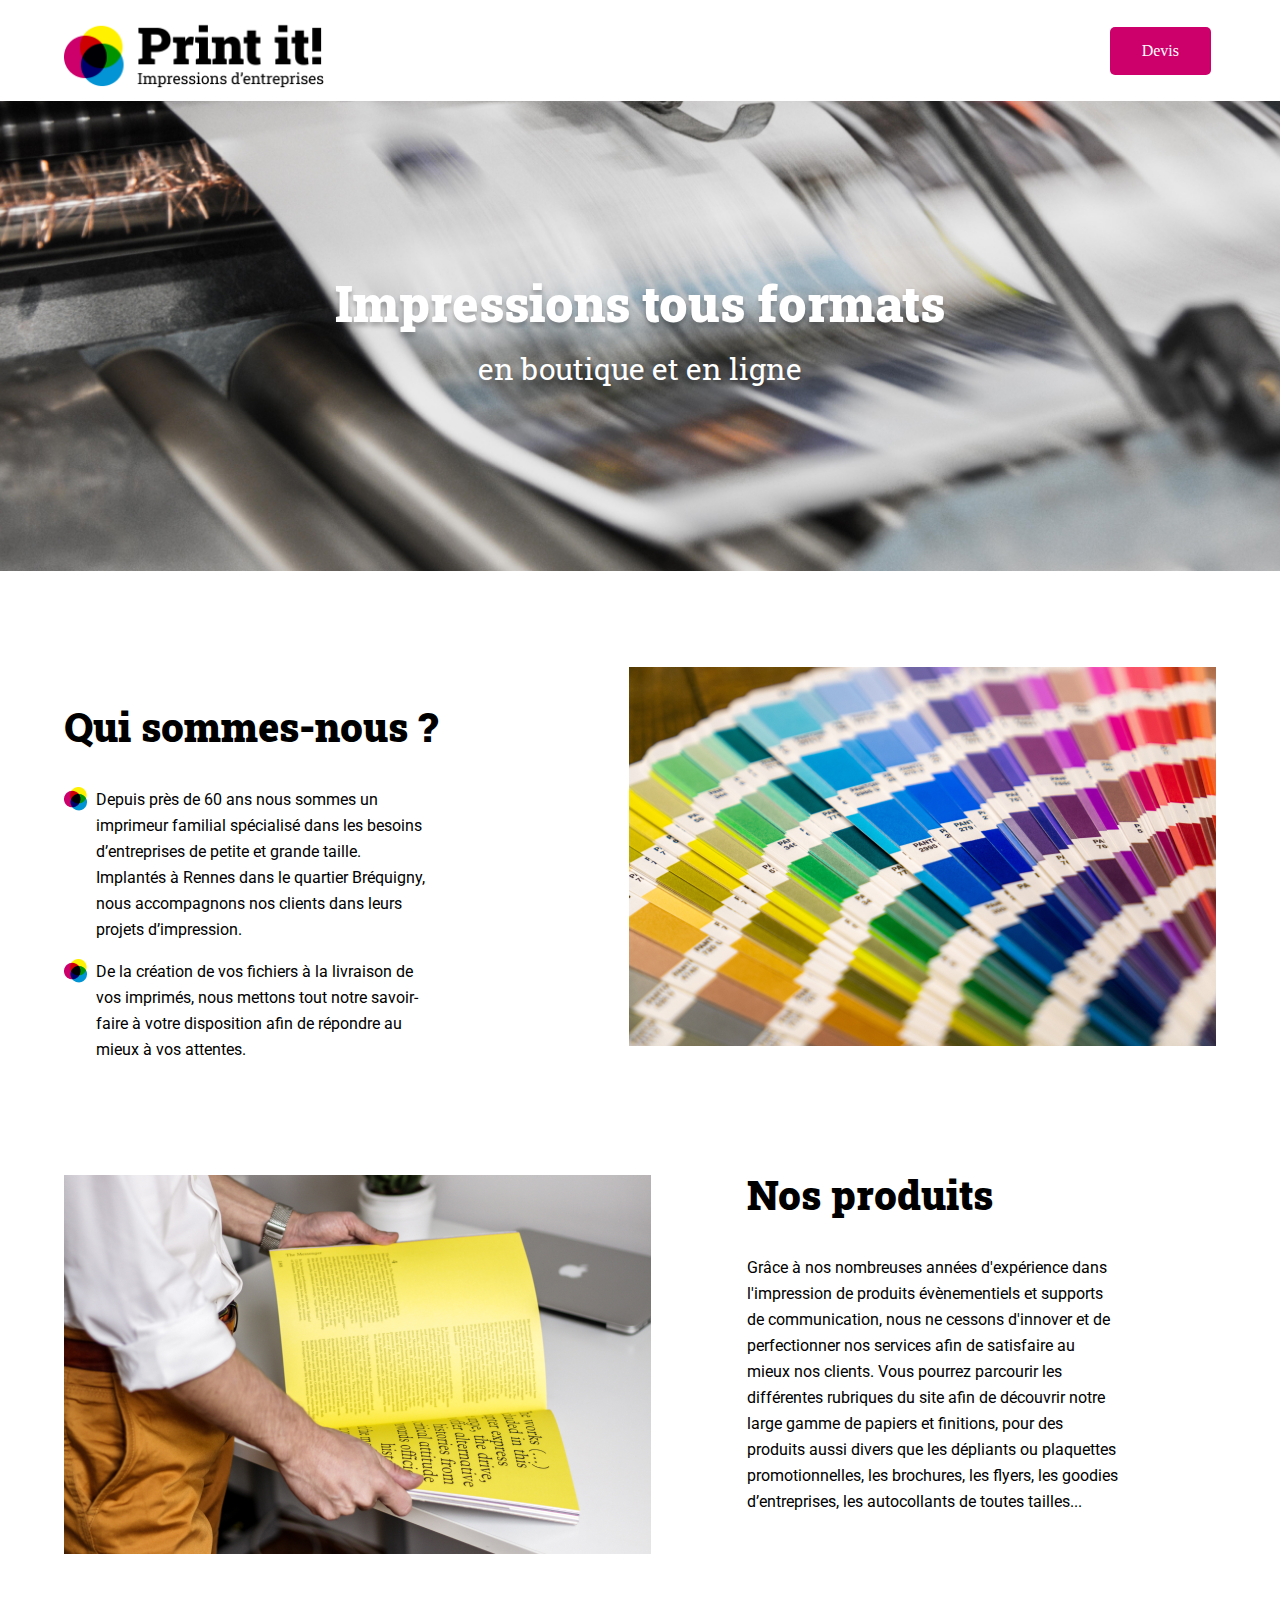
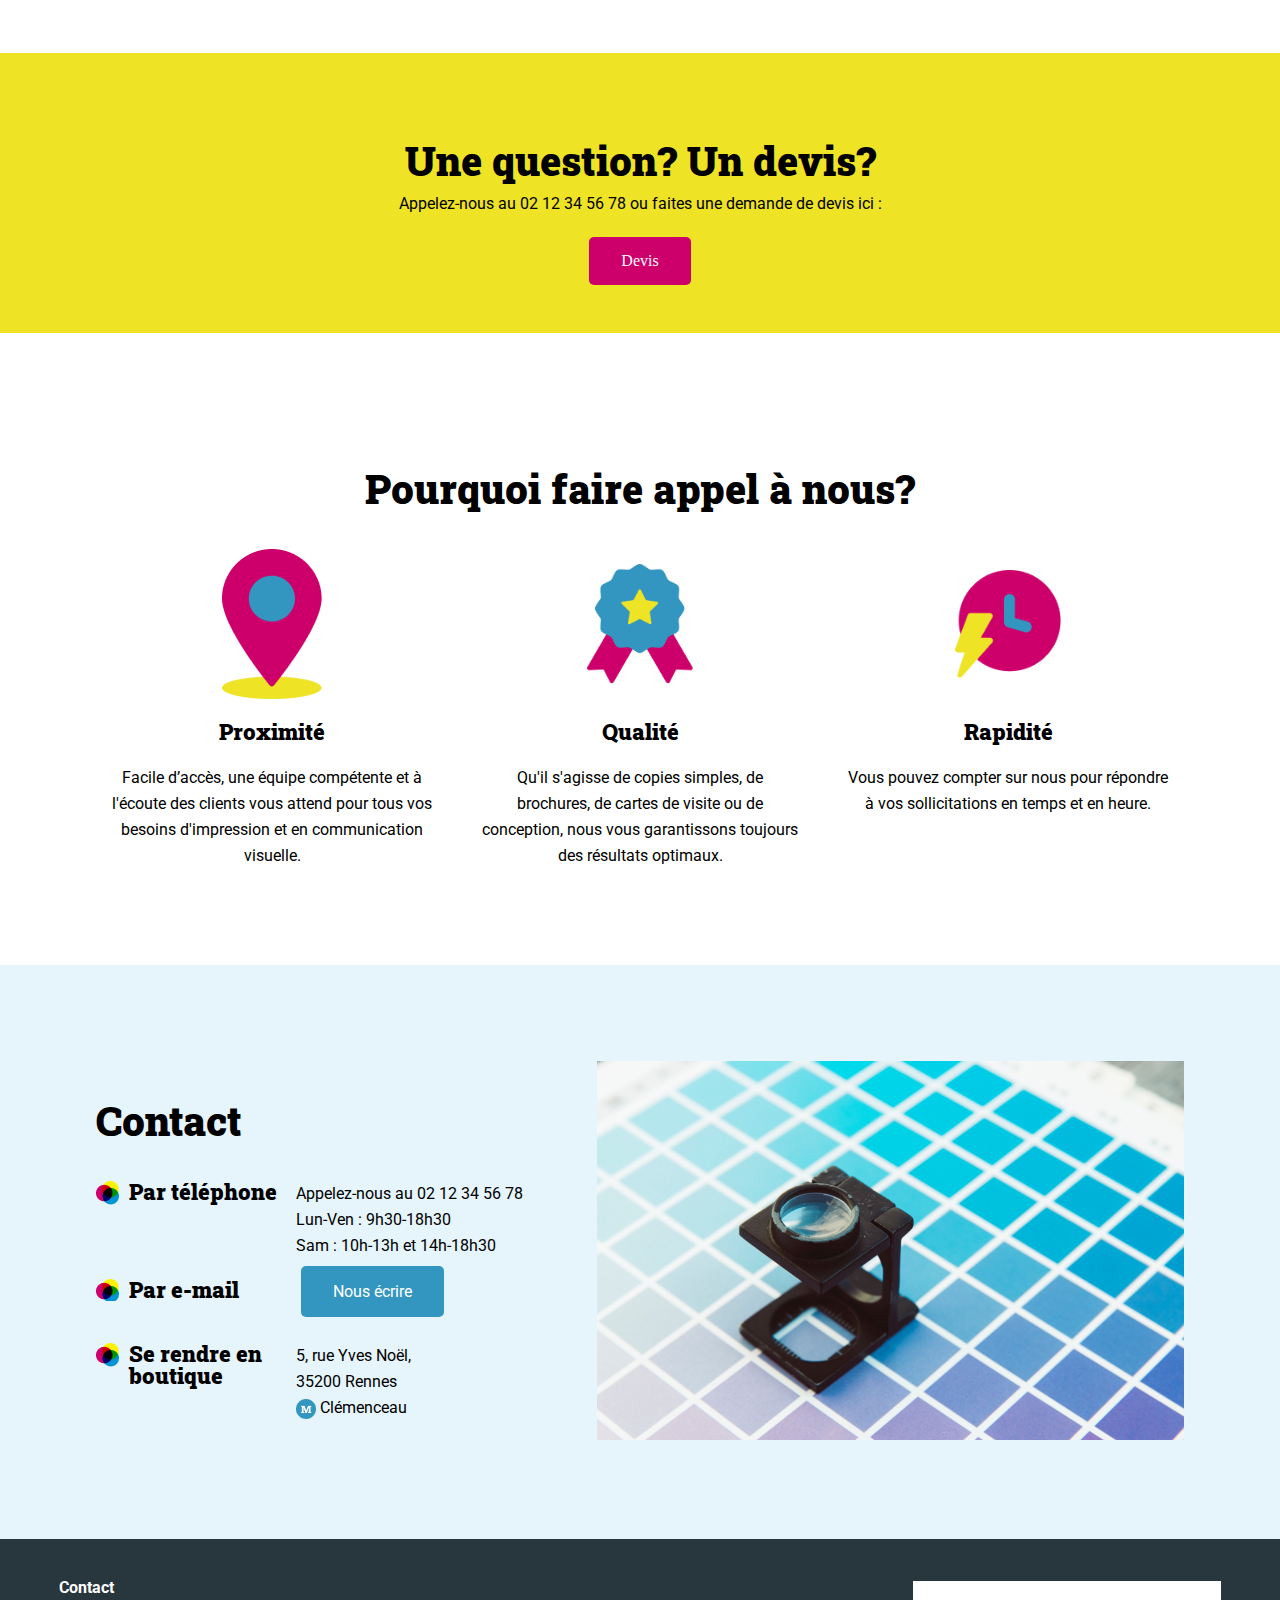
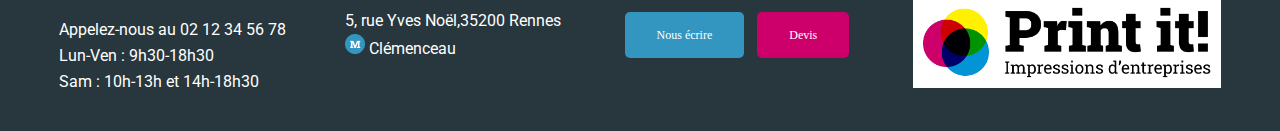
==== Print-it-JS-main/index.html @ cd84f48f "first commit" ====
<!DOCTYPE html>
<html lang="fr">
<head>
	<meta charset="UTF-8">
	<meta name="viewport" content="width=device-width, initial-scale=1.0">
	<title>Print it ! - Impressions d'entreprise</title>
	<link rel="stylesheet" href="./assets/style.css">
	<link rel="preconnect" href="https://fonts.googleapis.com">
	<link rel="preconnect" href="https://fonts.gstatic.com" crossorigin>
	<link href="https://fonts.googleapis.com/css2?family=Roboto:wght@400;700&family=Roboto+Slab:wght@400;900&display=swap" rel="stylesheet">
</head>
<body>
<header class="container">
	<h1>
		<img class="logo" src="./assets/images/logo.png" alt="Print it ! Impressions d'entreprises" >
	</h1>
	<a class="btn devis" href="mailto:contact@print-it.tld">Devis</a>
</header>
<main>
	<div id="banner">
		<img class="banner-img" src="./assets/images/slideshow/slide1.jpg" alt="Banner Print-it">
		<p>Impressions tous formats <span>en boutique et en ligne</span></p>
		<div class="dots">
		</div>
	</div>
	<section id="about-us" class="container">
		<div>
			<h2>Qui sommes-nous ?</h2>
			<ul>
				<li>Depuis près de 60 ans nous sommes un imprimeur familial spécialisé dans les besoins d’entreprises de petite et grande taille. Implantés à Rennes dans le quartier Bréquigny, nous accompagnons nos clients dans leurs projets d’impression.</li>
				<li>De la création de vos fichiers à la livraison de vos imprimés, nous mettons tout notre savoir-faire à votre disposition afin de répondre au mieux à vos attentes.</li>
			</ul>
		</div>
		<aside>
			<img src="./assets/images/colors.jpg" alt="palette multicolore">
		</aside>
	</section>
	<section id="products" class="container">
		<div>
			<h2>Nos produits</h2>
			<p>Grâce à nos nombreuses années d'expérience dans l'impression de produits évènementiels et supports de communication, nous ne cessons d'innover et de perfectionner nos services afin de satisfaire au mieux nos clients. Vous pourrez parcourir les différentes rubriques du site afin de découvrir notre large gamme de papiers et finitions, pour des produits aussi divers que les dépliants ou plaquettes promotionnelles, les brochures, les flyers, les goodies d’entreprises, les autocollants de toutes tailles... </p>
		</div>
		<aside>
			<img src="./assets/images/yellow-book.jpg" alt="Imprimeur avec un livre jaune dans les mains">
		</aside>

	</section>
	<section id="question" class="bg-yellow">
		<h2>Une question? Un devis?</h2>
		<p>Appelez-nous au 02 12 34 56 78 ou faites une demande de devis ici :</p>
		<a href="mailto:contact@print-it.tld" class="btn devis">Devis</a>
	</section>
	<section id="why-us" class="container">
		<h2>Pourquoi faire appel à nous?</h2>
		<div>
			<article>
				<img src="./assets/images/proximity-icon.png" alt="Icone Proximité">
				<h3>Proximité</h3>
				<p>Facile d’accès, une équipe compétente et à l'écoute des clients vous attend pour tous vos besoins d'impression et en communication visuelle.</p>
			</article>
			<article>
				<img src="./assets/images/quality-icon.png" alt="Icone Qualité">
				<h3>Qualité</h3>
				<p>Qu'il s'agisse de copies simples, de brochures, de cartes de visite ou de conception, nous vous garantissons toujours des résultats optimaux.</p>
			</article>
			<article>
				<img src="./assets/images/speedy-icon.png" alt="Rapidité Qualité">
				<h3>Rapidité</h3>
				<p>Vous pouvez compter sur nous pour répondre à vos sollicitations en temps et en heure.</p>
			</article>
		</div>
	</section>
	<section id="contact" class="bg-lightblue">
		<div class="container">
			<div>
				<h2>Contact</h2>
				<div>
					<h3>Par téléphone</h3>
					<ul>
						<li>Appelez-nous au 02 12 34 56 78</li>
						<li>Lun-Ven : 9h30-18h30</li>
						<li>Sam : 10h-13h et 14h-18h30</li>
					</ul>
				</div>
				<div>
					<h3>Par e-mail</h3>
					<p>
						<a href="mailto:contact@print-it.tld" class="btn">Nous écrire</a>
					</p>
				</div>
				<div>
					<h3>Se rendre en boutique</h3>
					<p>5, rue Yves Noël,<br>
						35200 Rennes<br>
						<img class="inline-icon" src="./assets/images/metro.png" alt="metro"/> Clémenceau</p>
				</div>
			</div>
			<div>
				<img src="./assets/images/magnifying-glass.jpg" alt="Loupe avec palette bleue">
			</div>

		</div>
	</section>
</main>
<footer>
	<div>
		<p class="footer-contact">Contact</p>
		<ul>
			<li>Appelez-nous au 02 12 34 56 78</li>
			<li>Lun-Ven : 9h30-18h30</li>
			<li>Sam : 10h-13h et 14h-18h30</li>
		</ul>
	</div>
	<div>
		<p>5, rue Yves Noël,35200 Rennes<br>
			<img src="./assets/images/metro.png" alt="metro"/> Clémenceau</p>
	</div>
	<div>
		<a href="mailto:contact@print-it.tld" class="btn">Nous écrire</a>
		<a href="mailto:contact@print-it.tld?subject=Demande&nbsp;de&nbsp;devis" class="btn devis">Devis</a>
	</div>
	<div>
		<img class="footer-logo" src="./assets/images/logo.png" alt="Print it ! Impressions d'entreprises" >
	</div>
</footer>
<script src="./assets/script.js"></script>
</body>
</html>
---- Print-it-JS-main/assets/style.css ----
/* variables declaration */
:root {
	--primary-color: #3396C0;
	--secondary-color: #CD006B;
	--third-color: #EEE325;
}

/* Reset CSS */
* {
	-webkit-box-sizing: border-box;
	-moz-box-sizing: border-box;
	box-sizing: border-box;
}
html, body, div, span, applet, object, iframe,
h1, h2, h3, h4, h5, h6, p, blockquote, pre,
a, abbr, acronym, address, big, cite, code,
del, dfn, em, img, ins, kbd, q, s, samp,
small, strike, strong, sub, sup, tt, var,
b, u, i, center,
dl, dt, dd, ol, ul, li,
fieldset, form, label, legend,
table, caption, tbody, tfoot, thead, tr, th, td,
article, aside, canvas, details, embed,
figure, figcaption, footer, header, hgroup,
menu, nav, output, ruby, section, summary,
time, mark, audio, video {
	margin: 0;
	padding: 0;
	border: 0;
	font: inherit;
	font-size: 100%;
	vertical-align: baseline;
}
/* HTML5 display-role reset for older browsers */
article, aside, details, figcaption, figure,
footer, header, hgroup, menu, nav, section {
	display: block;
}
body {
	line-height: 1;
}
ol, ul {
	list-style: none;
}
blockquote, q {
	quotes: none;
}
blockquote:before, blockquote:after,
q:before, q:after {
	content: none;
}
table {
	border-collapse: collapse;
	border-spacing: 0;
}
body {

}
section {
	margin-block: 6em;
}
h2 {
	font-family: 'Roboto Slab', sans-serif;
	font-size: 40px;
	font-weight: 900;
	margin-block: 1em;
}
h3{
	font-family: 'Roboto Slab', sans-serif;
	font-size: 22px;
	font-weight: 900;
	margin-block: 1em;
}

p, li {
	font-family: Roboto, sans-serif;
	font-size: 16px;
	line-height: 26px;
}
.container {
	max-width: 1440px;
	margin-inline:auto;
	padding-inline: 5%;
}
header {
	display: flex;
	justify-content: space-between;
	align-items: center;
}
.logo{
	width: 260px;
	margin-block: 10px;
}

.btn {
	background-color: var(--primary-color) ;
	padding: 16px 32px;
	margin-inline:5px;
	border-radius: 5px;
	color: white;
	text-decoration: none;
}
.devis {
	background-color: var(--secondary-color);
}

#banner {
	display: flex;
	flex-direction: column;
	align-items: center;
	justify-content: center;
	width: 100%;
	min-height: 470px;
	position: relative;
}
.banner-img {
	position: absolute;
	width: 100%;
	height: 100%;
	z-index: -1;
	object-fit: cover;
	object-position: center;
}
/* Code CSS en prévision de l'ajout d'un carousel pour la bannière */
/* Gestion des fleches du carrousel */
#banner .arrow {
	position: absolute;
}
#banner .arrow_left {
	left: 10px;
}
#banner .arrow_right {
	right: 10px;
}
/* Gestion des points du carrousel */
.dots {
	position: absolute;
	bottom: 40px;
	display: flex;
}
.dot {
	margin-inline: 5px;
	width: 13px;
	height: 13px;
	background-color: #ffffff00;
	border: 3px solid #fff;
	border-radius: 100%;
	box-shadow: 0 4px 4px rgba(0, 0, 0, 0.25);;
}
.dot_selected {
	background-color: #fff;
}
/* Fin du code CSS pour le carousel */
#banner p {
	font-family: 'Roboto Slab', sans-serif;
	font-weight: 900;
	font-size: 50px;
	line-height: 66px;
	color: white;
	text-shadow: 0 4px 4px rgba(0, 0, 0, 0.25);
	text-align: center;
}
#banner span {
	display: block;
	font-weight: 400;
	font-size: 30px;
}
#about-us {
	display: flex;
}
#about-us article, #about-us aside {
	flex:1;
}
#about-us li {
	background: url("./images/tricolor-icon.png") no-repeat left top;
	font-size: 16px;
	line-height: 26px;
	padding-left:2em;
	width: 65%;
	margin-bottom: 1em;

}

#products {
	display: flex;
	align-items: flex-start;
	flex-direction: row-reverse;
}
#products div, #products aside {
	flex:1;
}
#products div {
	padding: 0 6em;
}
#products h2 {
	margin-top: 0;
}
.bg-yellow {
	background-color: var(--third-color);
}
#question {
	display: flex;
	flex-direction: column;
	align-items: center;
	padding-block: 3em;
}
#question h2 {
	margin-bottom: 10px;
}
#question p {
	margin-bottom: 20px;
}

#why-us {
	display: flex;
	flex-direction: column;
	text-align: center;
}
#why-us > div{
	display: flex;
	justify-content: space-evenly;
}
#why-us article {
	max-width: 320px;
	display: flex;
	flex-direction: column;
}
#why-us img {
	width: 33%;
	height: 150px;
	text-align: center;
	margin-inline: auto;
	margin-block: 0;
	object-fit: contain;
}

.bg-lightblue{
	background-color: #E6F4FB;
}
#contact {
	margin-bottom: 0;
}
#contact article, #contact div {
	flex:1;
}


#contact .container {
	flex-direction: row;
	display: flex;
	padding: 6em ;
}

#contact .container > div > div {
	display: flex;
	padding-bottom: 20px;
}

#contact h3 {
	margin-top: 0;
	background: url("./images/tricolor-icon.png") no-repeat left top;
	padding-left:1.5em;
	width: 200px;
}
.inline-icon {
	vertical-align: middle;
}
footer {
	background-color: #28363D;
	color: white;
	display: flex;
	padding-block: 3em;
	justify-content: space-evenly;
	font-size: 12px;
	align-items: center;
}
footer div {

	position: relative;
}
.footer-logo {
	background-color: white;
	max-width: 308px;
	padding: 10px;
}
.footer-contact {
	margin-bottom: 1em;
	font-weight: 700;
	font-size: 16px;

}

@media all and (max-width: 1250px) {
	#contact > article {
		flex: 2;
	}
}
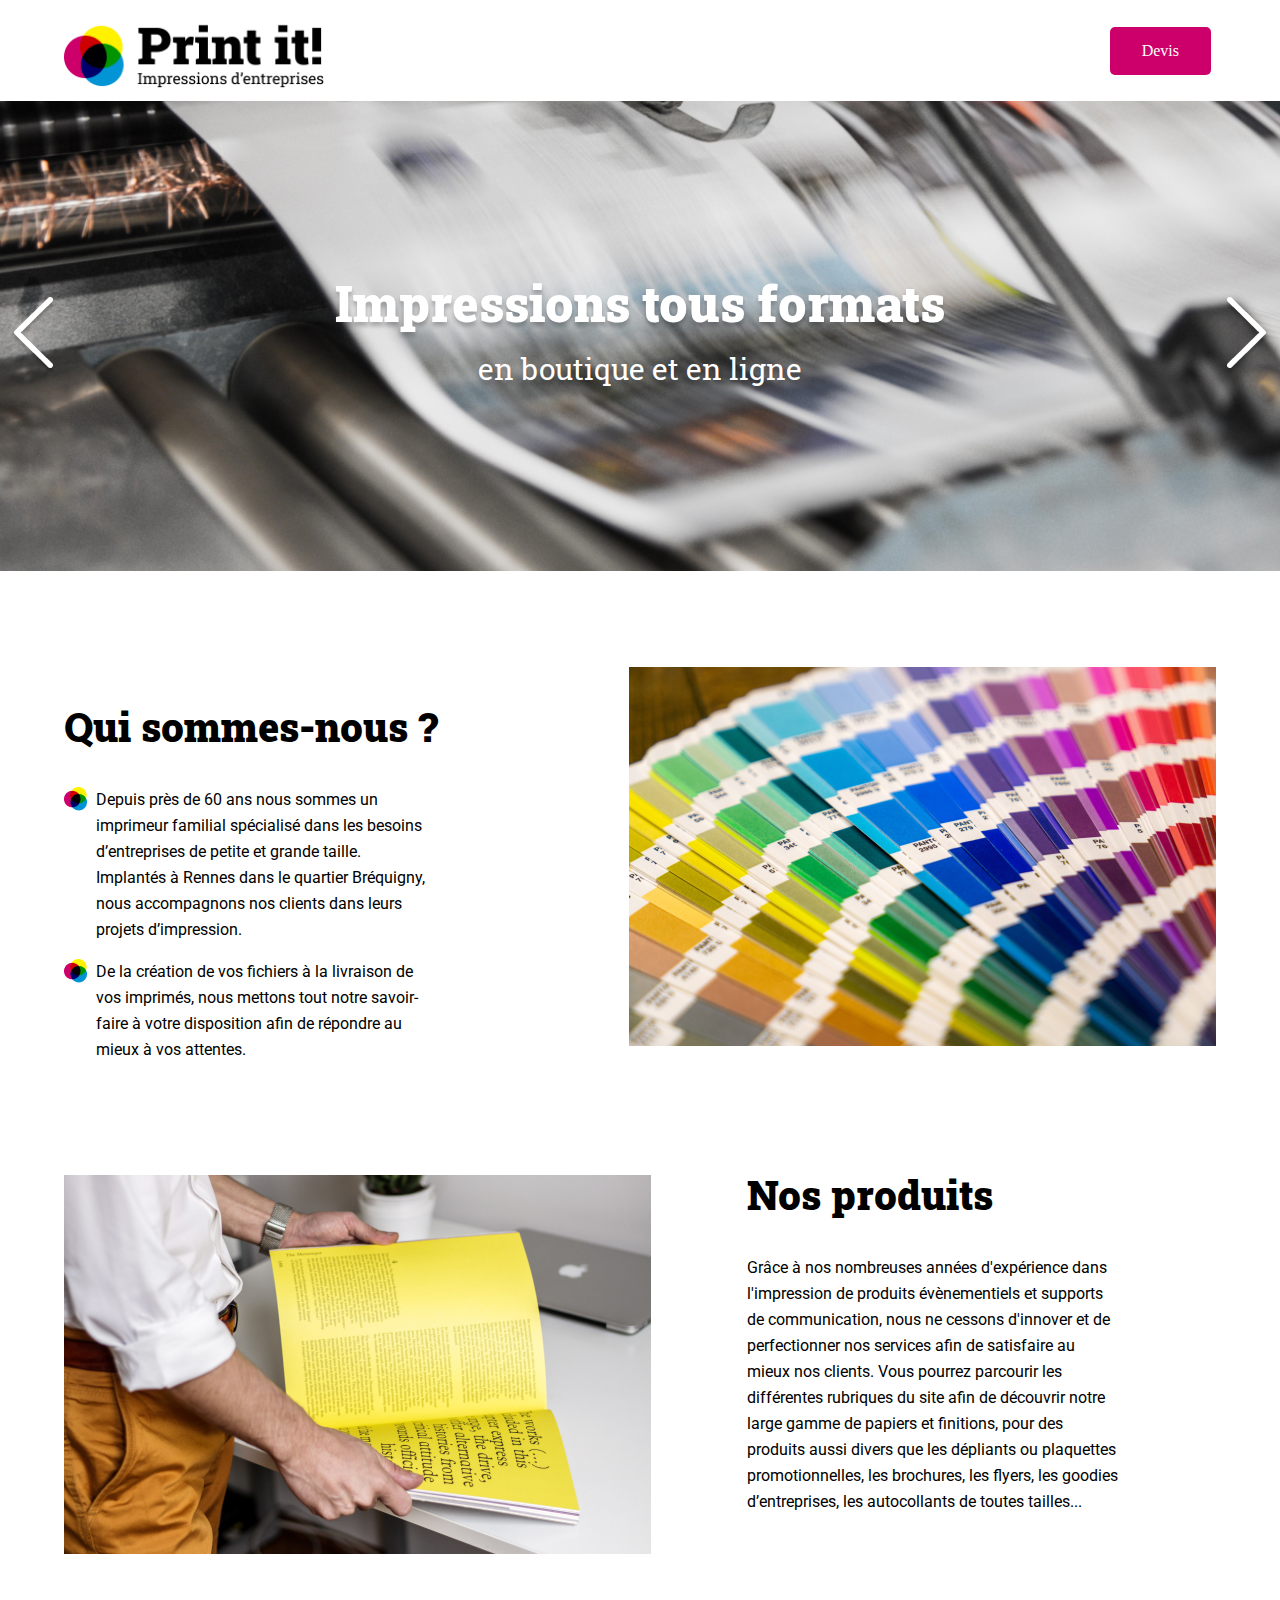
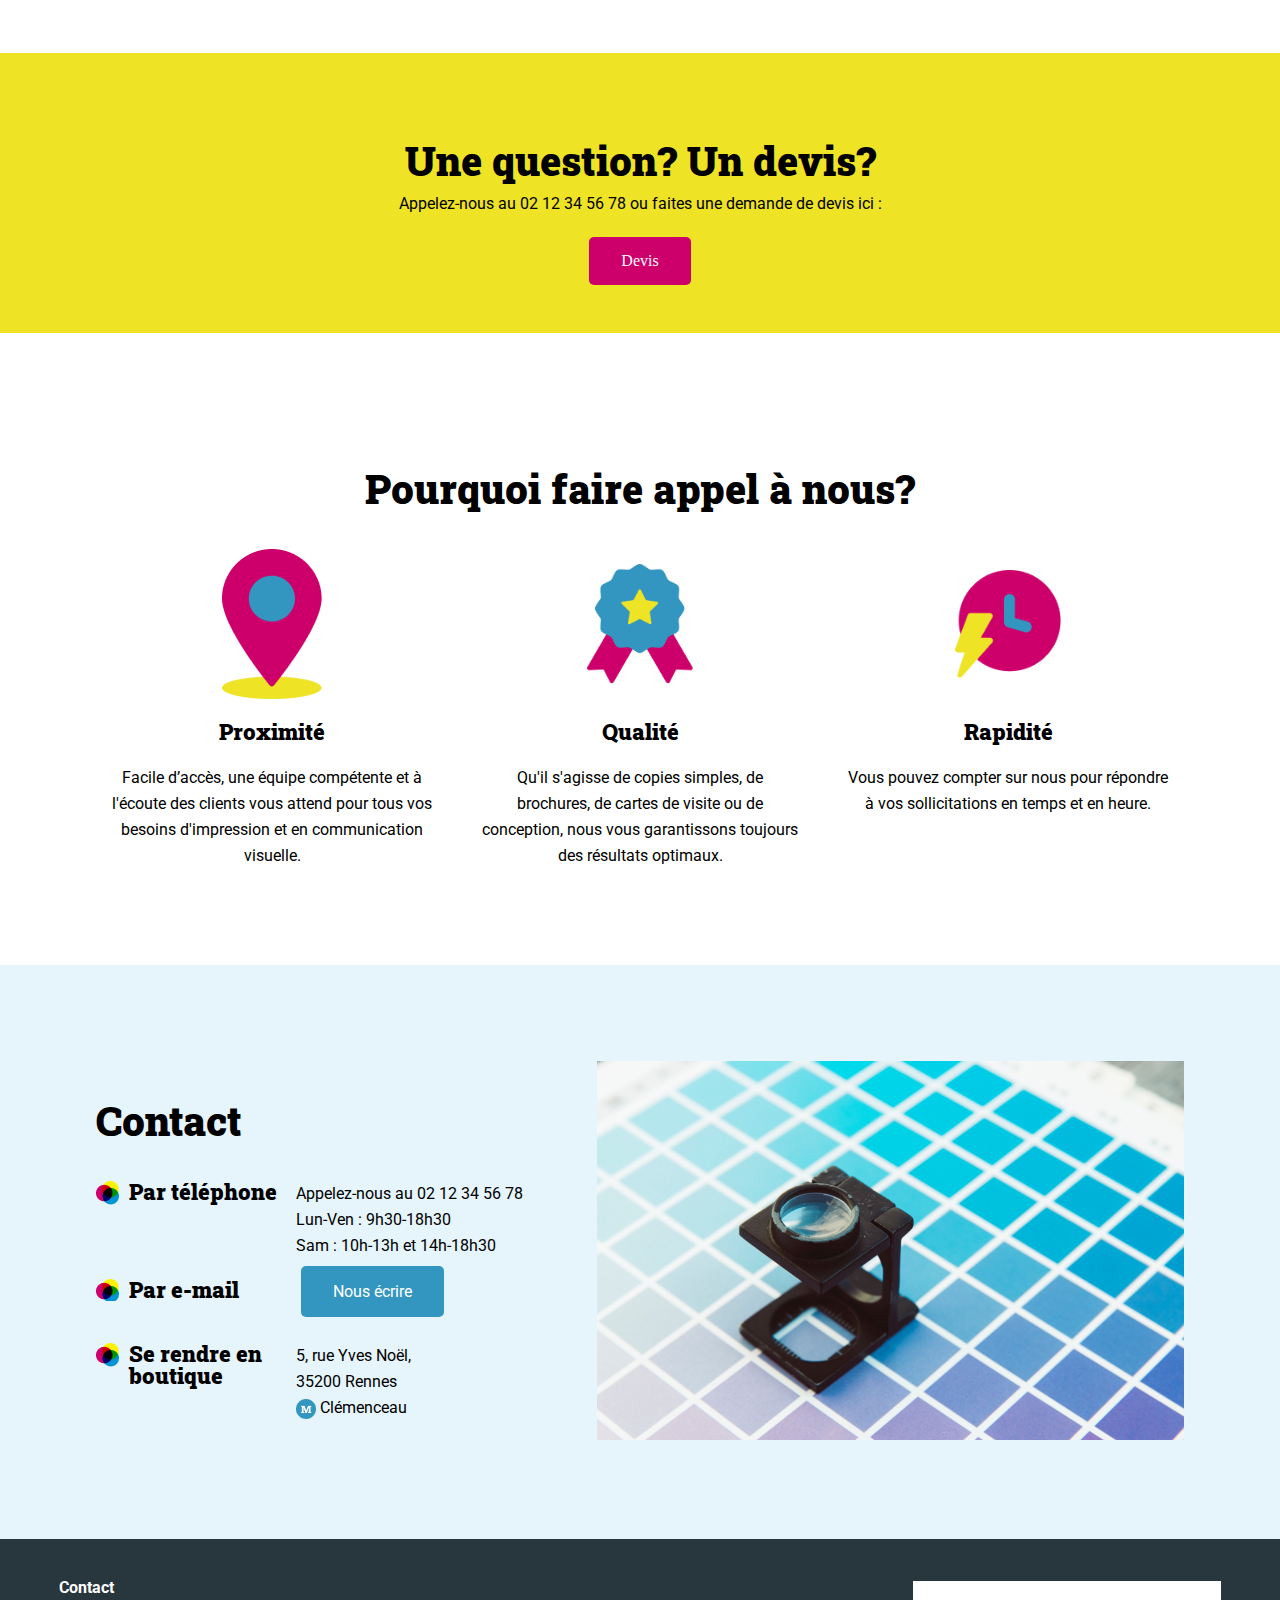
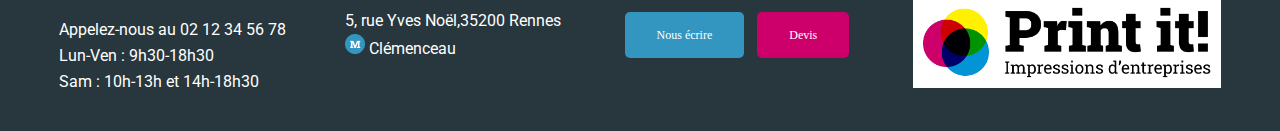
==== commit a986211e: "intergrated static arrows on html file" ====
--- a/Print-it-JS-main/index.html
+++ b/Print-it-JS-main/index.html
@@ -1,128 +1,205 @@
 <!DOCTYPE html>
 <html lang="fr">
-<head>
-	<meta charset="UTF-8">
-	<meta name="viewport" content="width=device-width, initial-scale=1.0">
-	<title>Print it ! - Impressions d'entreprise</title>
-	<link rel="stylesheet" href="./assets/style.css">
-	<link rel="preconnect" href="https://fonts.googleapis.com">
-	<link rel="preconnect" href="https://fonts.gstatic.com" crossorigin>
-	<link href="https://fonts.googleapis.com/css2?family=Roboto:wght@400;700&family=Roboto+Slab:wght@400;900&display=swap" rel="stylesheet">
-</head>
-<body>
-<header class="container">
-	<h1>
-		<img class="logo" src="./assets/images/logo.png" alt="Print it ! Impressions d'entreprises" >
-	</h1>
-	<a class="btn devis" href="mailto:contact@print-it.tld">Devis</a>
-</header>
-<main>
-	<div id="banner">
-		<img class="banner-img" src="./assets/images/slideshow/slide1.jpg" alt="Banner Print-it">
-		<p>Impressions tous formats <span>en boutique et en ligne</span></p>
-		<div class="dots">
-		</div>
-	</div>
-	<section id="about-us" class="container">
-		<div>
-			<h2>Qui sommes-nous ?</h2>
-			<ul>
-				<li>Depuis près de 60 ans nous sommes un imprimeur familial spécialisé dans les besoins d’entreprises de petite et grande taille. Implantés à Rennes dans le quartier Bréquigny, nous accompagnons nos clients dans leurs projets d’impression.</li>
-				<li>De la création de vos fichiers à la livraison de vos imprimés, nous mettons tout notre savoir-faire à votre disposition afin de répondre au mieux à vos attentes.</li>
-			</ul>
-		</div>
-		<aside>
-			<img src="./assets/images/colors.jpg" alt="palette multicolore">
-		</aside>
-	</section>
-	<section id="products" class="container">
-		<div>
-			<h2>Nos produits</h2>
-			<p>Grâce à nos nombreuses années d'expérience dans l'impression de produits évènementiels et supports de communication, nous ne cessons d'innover et de perfectionner nos services afin de satisfaire au mieux nos clients. Vous pourrez parcourir les différentes rubriques du site afin de découvrir notre large gamme de papiers et finitions, pour des produits aussi divers que les dépliants ou plaquettes promotionnelles, les brochures, les flyers, les goodies d’entreprises, les autocollants de toutes tailles... </p>
-		</div>
-		<aside>
-			<img src="./assets/images/yellow-book.jpg" alt="Imprimeur avec un livre jaune dans les mains">
-		</aside>
-
-	</section>
-	<section id="question" class="bg-yellow">
-		<h2>Une question? Un devis?</h2>
-		<p>Appelez-nous au 02 12 34 56 78 ou faites une demande de devis ici :</p>
-		<a href="mailto:contact@print-it.tld" class="btn devis">Devis</a>
-	</section>
-	<section id="why-us" class="container">
-		<h2>Pourquoi faire appel à nous?</h2>
-		<div>
-			<article>
-				<img src="./assets/images/proximity-icon.png" alt="Icone Proximité">
-				<h3>Proximité</h3>
-				<p>Facile d’accès, une équipe compétente et à l'écoute des clients vous attend pour tous vos besoins d'impression et en communication visuelle.</p>
-			</article>
-			<article>
-				<img src="./assets/images/quality-icon.png" alt="Icone Qualité">
-				<h3>Qualité</h3>
-				<p>Qu'il s'agisse de copies simples, de brochures, de cartes de visite ou de conception, nous vous garantissons toujours des résultats optimaux.</p>
-			</article>
-			<article>
-				<img src="./assets/images/speedy-icon.png" alt="Rapidité Qualité">
-				<h3>Rapidité</h3>
-				<p>Vous pouvez compter sur nous pour répondre à vos sollicitations en temps et en heure.</p>
-			</article>
-		</div>
-	</section>
-	<section id="contact" class="bg-lightblue">
-		<div class="container">
-			<div>
-				<h2>Contact</h2>
-				<div>
-					<h3>Par téléphone</h3>
-					<ul>
-						<li>Appelez-nous au 02 12 34 56 78</li>
-						<li>Lun-Ven : 9h30-18h30</li>
-						<li>Sam : 10h-13h et 14h-18h30</li>
-					</ul>
-				</div>
-				<div>
-					<h3>Par e-mail</h3>
-					<p>
-						<a href="mailto:contact@print-it.tld" class="btn">Nous écrire</a>
-					</p>
-				</div>
-				<div>
-					<h3>Se rendre en boutique</h3>
-					<p>5, rue Yves Noël,<br>
-						35200 Rennes<br>
-						<img class="inline-icon" src="./assets/images/metro.png" alt="metro"/> Clémenceau</p>
-				</div>
-			</div>
-			<div>
-				<img src="./assets/images/magnifying-glass.jpg" alt="Loupe avec palette bleue">
-			</div>
-
-		</div>
-	</section>
-</main>
-<footer>
-	<div>
-		<p class="footer-contact">Contact</p>
-		<ul>
-			<li>Appelez-nous au 02 12 34 56 78</li>
-			<li>Lun-Ven : 9h30-18h30</li>
-			<li>Sam : 10h-13h et 14h-18h30</li>
-		</ul>
-	</div>
-	<div>
-		<p>5, rue Yves Noël,35200 Rennes<br>
-			<img src="./assets/images/metro.png" alt="metro"/> Clémenceau</p>
-	</div>
-	<div>
-		<a href="mailto:contact@print-it.tld" class="btn">Nous écrire</a>
-		<a href="mailto:contact@print-it.tld?subject=Demande&nbsp;de&nbsp;devis" class="btn devis">Devis</a>
-	</div>
-	<div>
-		<img class="footer-logo" src="./assets/images/logo.png" alt="Print it ! Impressions d'entreprises" >
-	</div>
-</footer>
-<script src="./assets/script.js"></script>
-</body>
+  <head>
+    <meta charset="UTF-8" />
+    <meta name="viewport" content="width=device-width, initial-scale=1.0" />
+    <title>Print it ! - Impressions d'entreprise</title>
+    <link rel="stylesheet" href="./assets/style.css" />
+    <link rel="preconnect" href="https://fonts.googleapis.com" />
+    <link rel="preconnect" href="https://fonts.gstatic.com" crossorigin />
+    <link
+      href="https://fonts.googleapis.com/css2?family=Roboto:wght@400;700&family=Roboto+Slab:wght@400;900&display=swap"
+      rel="stylesheet"
+    />
+  </head>
+  <body>
+    <header class="container">
+      <h1>
+        <img
+          class="logo"
+          src="./assets/images/logo.png"
+          alt="Print it ! Impressions d'entreprises"
+        />
+      </h1>
+      <a class="btn devis" href="mailto:contact@print-it.tld">Devis</a>
+    </header>
+    <main>
+      <div id="banner">
+        <img
+          class="banner-img"
+          src="./assets/images/slideshow/slide1.jpg"
+          alt="Banner Print-it"
+        />
+        <img
+          class="arrow arrow_left"
+          src="assets/images/arrow_left.png"
+          alt=""
+        />
+        <img
+          class="arrow arrow_right"
+          src="assets/images/arrow_right.png"
+          alt=""
+        />
+        <p>Impressions tous formats <span>en boutique et en ligne</span></p>
+        <div class="dots"></div>
+      </div>
+      <section id="about-us" class="container">
+        <div>
+          <h2>Qui sommes-nous ?</h2>
+          <ul>
+            <li>
+              Depuis près de 60 ans nous sommes un imprimeur familial spécialisé
+              dans les besoins d’entreprises de petite et grande taille.
+              Implantés à Rennes dans le quartier Bréquigny, nous accompagnons
+              nos clients dans leurs projets d’impression.
+            </li>
+            <li>
+              De la création de vos fichiers à la livraison de vos imprimés,
+              nous mettons tout notre savoir-faire à votre disposition afin de
+              répondre au mieux à vos attentes.
+            </li>
+          </ul>
+        </div>
+        <aside>
+          <img src="./assets/images/colors.jpg" alt="palette multicolore" />
+        </aside>
+      </section>
+      <section id="products" class="container">
+        <div>
+          <h2>Nos produits</h2>
+          <p>
+            Grâce à nos nombreuses années d'expérience dans l'impression de
+            produits évènementiels et supports de communication, nous ne cessons
+            d'innover et de perfectionner nos services afin de satisfaire au
+            mieux nos clients. Vous pourrez parcourir les différentes rubriques
+            du site afin de découvrir notre large gamme de papiers et finitions,
+            pour des produits aussi divers que les dépliants ou plaquettes
+            promotionnelles, les brochures, les flyers, les goodies
+            d’entreprises, les autocollants de toutes tailles...
+          </p>
+        </div>
+        <aside>
+          <img
+            src="./assets/images/yellow-book.jpg"
+            alt="Imprimeur avec un livre jaune dans les mains"
+          />
+        </aside>
+      </section>
+      <section id="question" class="bg-yellow">
+        <h2>Une question? Un devis?</h2>
+        <p>
+          Appelez-nous au 02 12 34 56 78 ou faites une demande de devis ici :
+        </p>
+        <a href="mailto:contact@print-it.tld" class="btn devis">Devis</a>
+      </section>
+      <section id="why-us" class="container">
+        <h2>Pourquoi faire appel à nous?</h2>
+        <div>
+          <article>
+            <img
+              src="./assets/images/proximity-icon.png"
+              alt="Icone Proximité"
+            />
+            <h3>Proximité</h3>
+            <p>
+              Facile d’accès, une équipe compétente et à l'écoute des clients
+              vous attend pour tous vos besoins d'impression et en communication
+              visuelle.
+            </p>
+          </article>
+          <article>
+            <img src="./assets/images/quality-icon.png" alt="Icone Qualité" />
+            <h3>Qualité</h3>
+            <p>
+              Qu'il s'agisse de copies simples, de brochures, de cartes de
+              visite ou de conception, nous vous garantissons toujours des
+              résultats optimaux.
+            </p>
+          </article>
+          <article>
+            <img src="./assets/images/speedy-icon.png" alt="Rapidité Qualité" />
+            <h3>Rapidité</h3>
+            <p>
+              Vous pouvez compter sur nous pour répondre à vos sollicitations en
+              temps et en heure.
+            </p>
+          </article>
+        </div>
+      </section>
+      <section id="contact" class="bg-lightblue">
+        <div class="container">
+          <div>
+            <h2>Contact</h2>
+            <div>
+              <h3>Par téléphone</h3>
+              <ul>
+                <li>Appelez-nous au 02 12 34 56 78</li>
+                <li>Lun-Ven : 9h30-18h30</li>
+                <li>Sam : 10h-13h et 14h-18h30</li>
+              </ul>
+            </div>
+            <div>
+              <h3>Par e-mail</h3>
+              <p>
+                <a href="mailto:contact@print-it.tld" class="btn"
+                  >Nous écrire</a
+                >
+              </p>
+            </div>
+            <div>
+              <h3>Se rendre en boutique</h3>
+              <p>
+                5, rue Yves Noël,<br />
+                35200 Rennes<br />
+                <img
+                  class="inline-icon"
+                  src="./assets/images/metro.png"
+                  alt="metro"
+                />
+                Clémenceau
+              </p>
+            </div>
+          </div>
+          <div>
+            <img
+              src="./assets/images/magnifying-glass.jpg"
+              alt="Loupe avec palette bleue"
+            />
+          </div>
+        </div>
+      </section>
+    </main>
+    <footer>
+      <div>
+        <p class="footer-contact">Contact</p>
+        <ul>
+          <li>Appelez-nous au 02 12 34 56 78</li>
+          <li>Lun-Ven : 9h30-18h30</li>
+          <li>Sam : 10h-13h et 14h-18h30</li>
+        </ul>
+      </div>
+      <div>
+        <p>
+          5, rue Yves Noël,35200 Rennes<br />
+          <img src="./assets/images/metro.png" alt="metro" /> Clémenceau
+        </p>
+      </div>
+      <div>
+        <a href="mailto:contact@print-it.tld" class="btn">Nous écrire</a>
+        <a
+          href="mailto:contact@print-it.tld?subject=Demande&nbsp;de&nbsp;devis"
+          class="btn devis"
+          >Devis</a
+        >
+      </div>
+      <div>
+        <img
+          class="footer-logo"
+          src="./assets/images/logo.png"
+          alt="Print it ! Impressions d'entreprises"
+        />
+      </div>
+    </footer>
+    <script src="./assets/script.js"></script>
+  </body>
 </html>
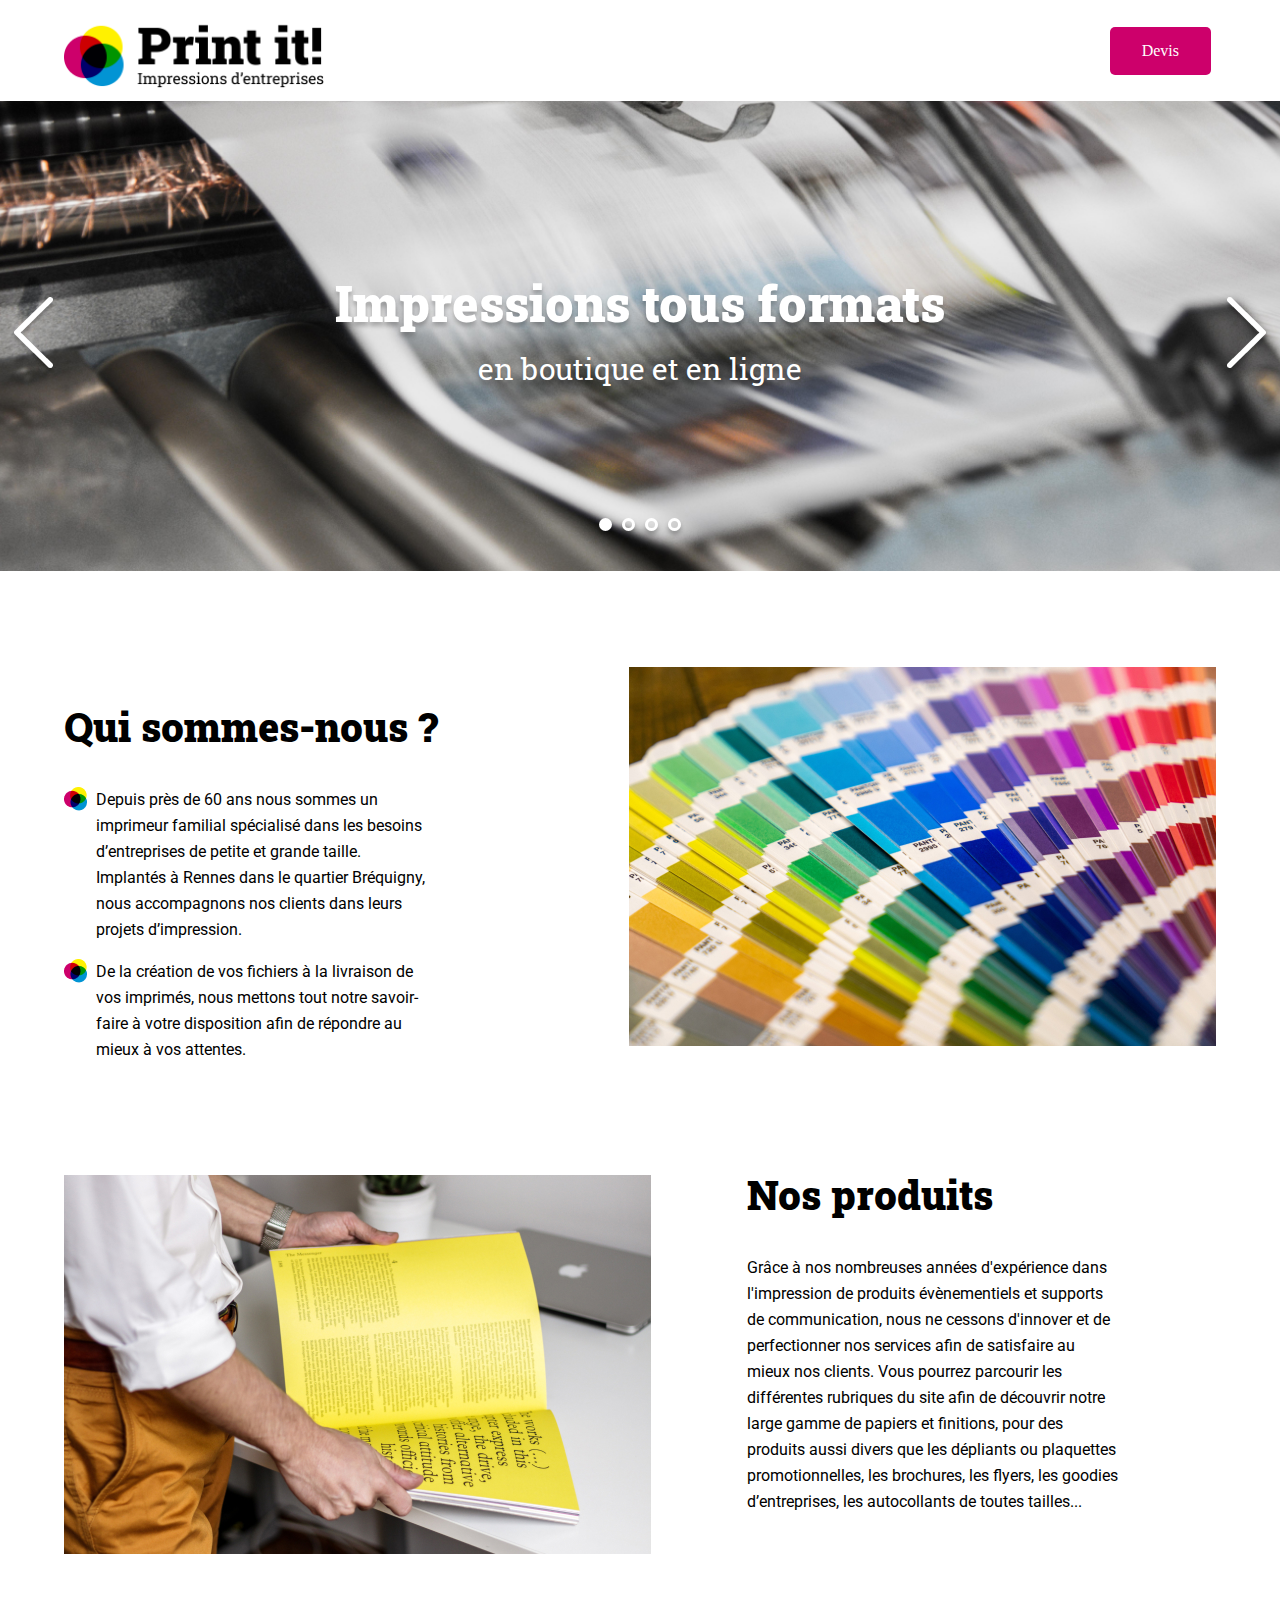
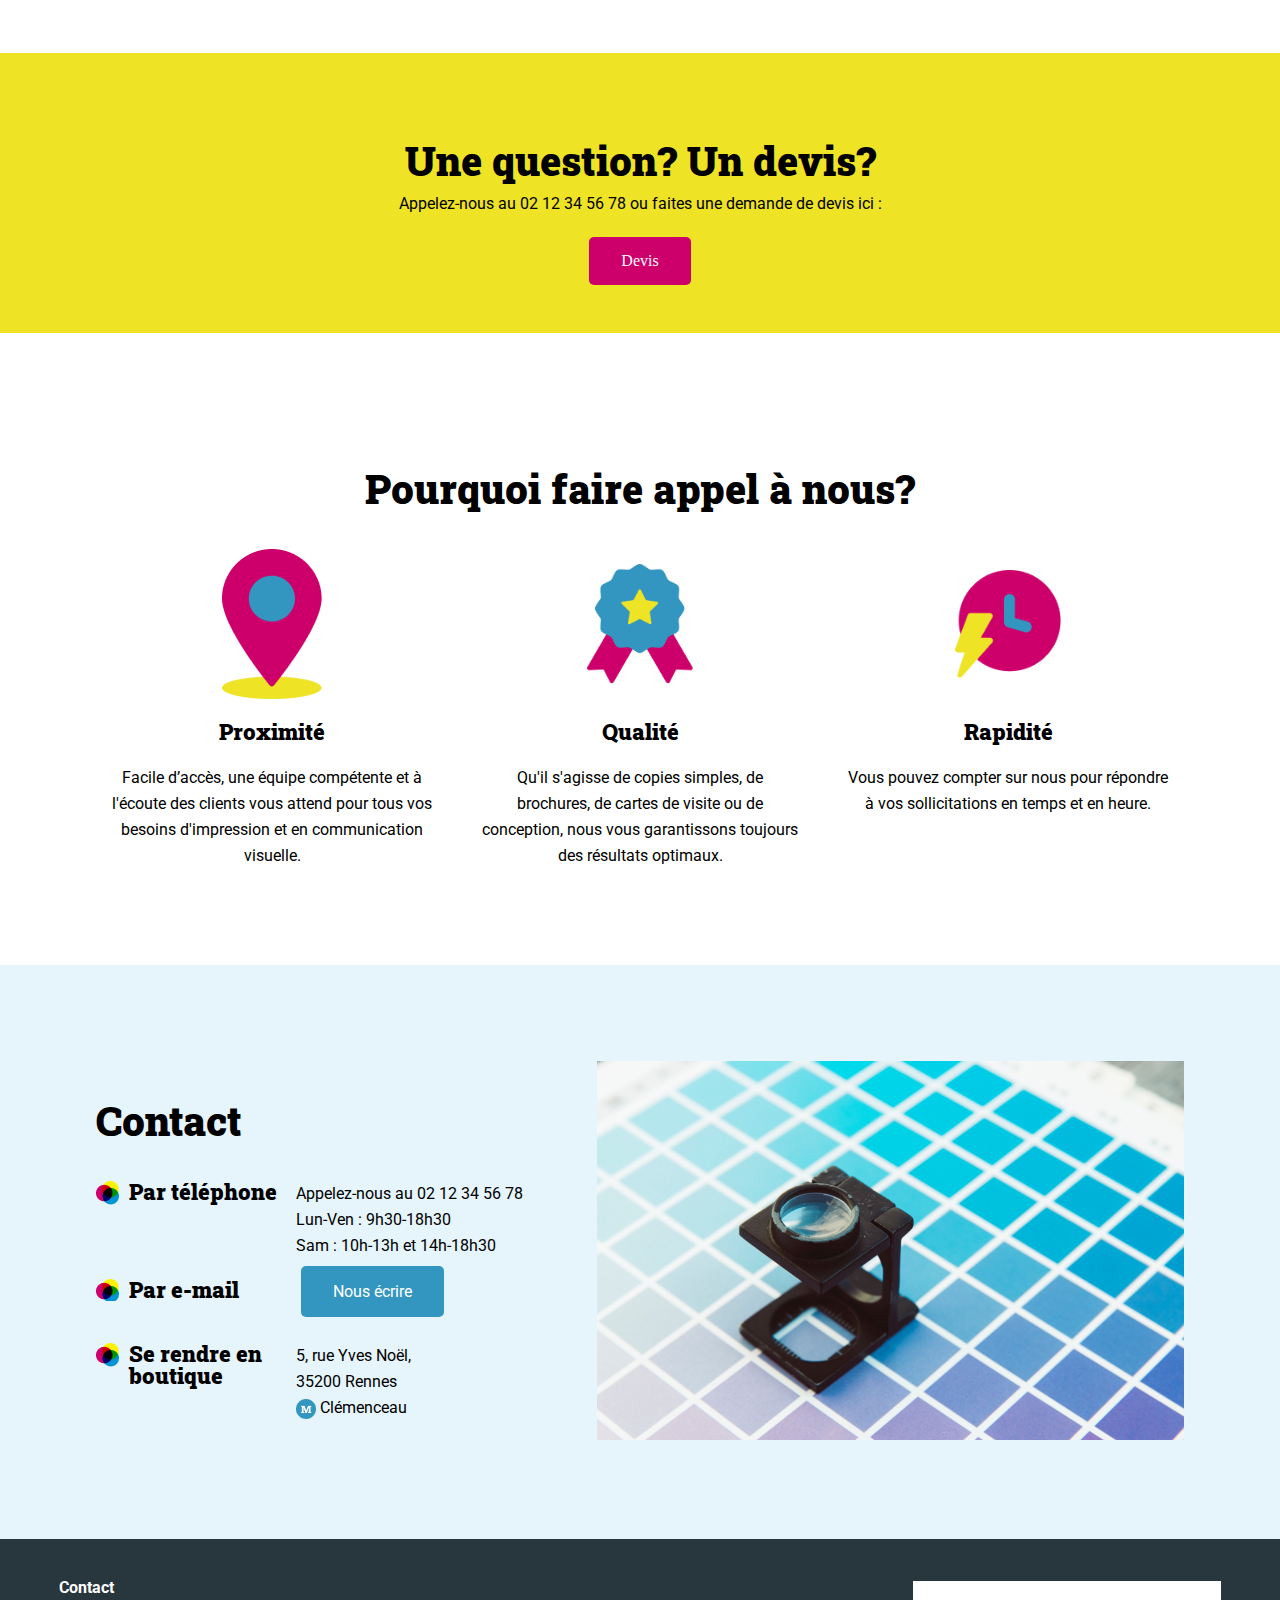
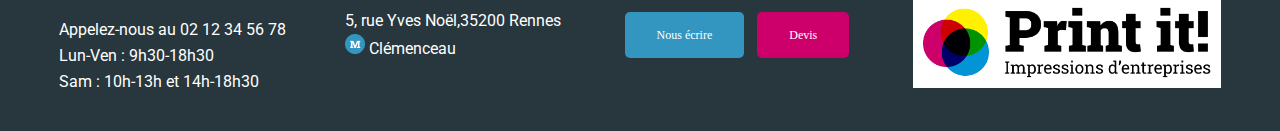
==== commit f835f10a: "added banner img function for first slideshow" ====
--- a/Print-it-JS-main/index.html
+++ b/Print-it-JS-main/index.html
@@ -30,6 +30,7 @@
           src="./assets/images/slideshow/slide1.jpg"
           alt="Banner Print-it"
         />
+        <!-- etape 1 ajouter les fleches au html -->
         <img
           class="arrow arrow_left"
           src="assets/images/arrow_left.png"
@@ -41,7 +42,13 @@
           alt=""
         />
         <p>Impressions tous formats <span>en boutique et en ligne</span></p>
-        <div class="dots"></div>
+        <div class="dots">
+          <!-- etape 3 ajouter les points -->
+          <div class="dot dot_selected"></div>
+          <div class="dot"></div>
+          <div class="dot"></div>
+          <div class="dot"></div>
+        </div>
       </div>
       <section id="about-us" class="container">
         <div>
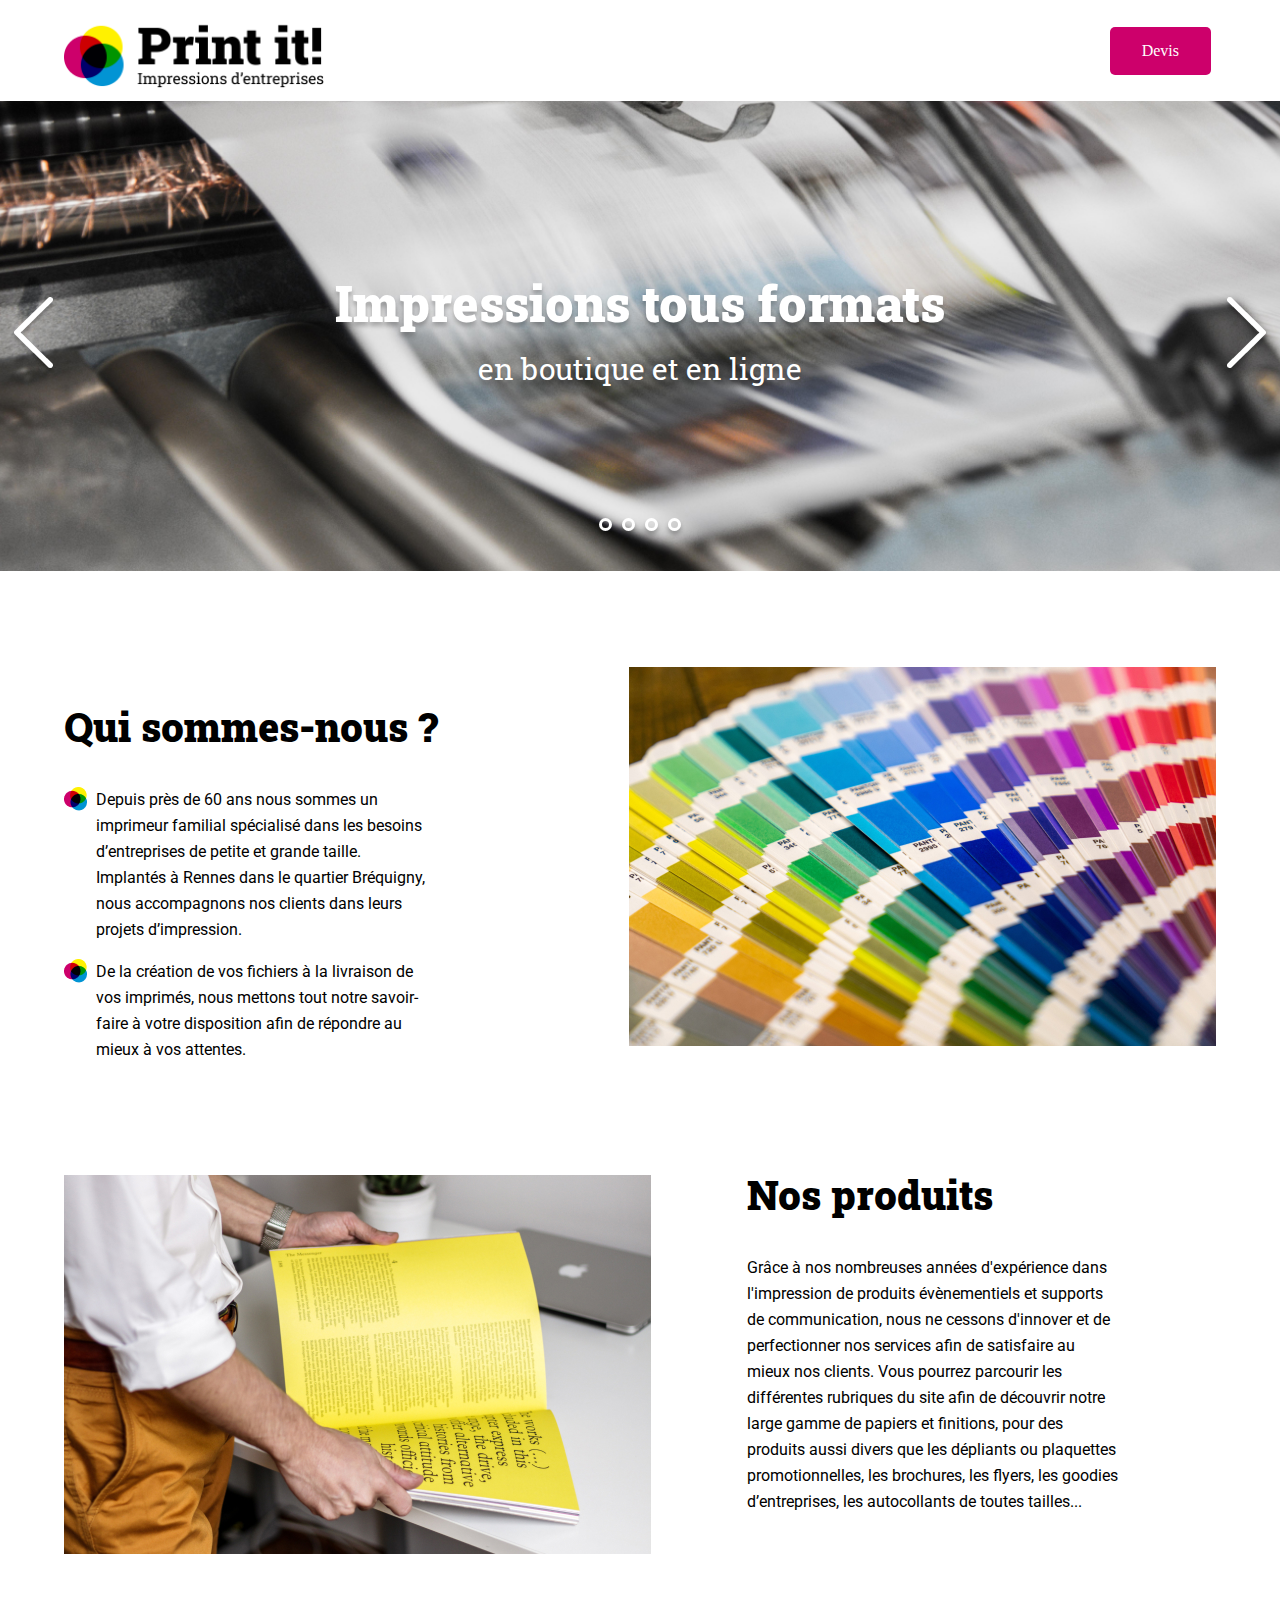
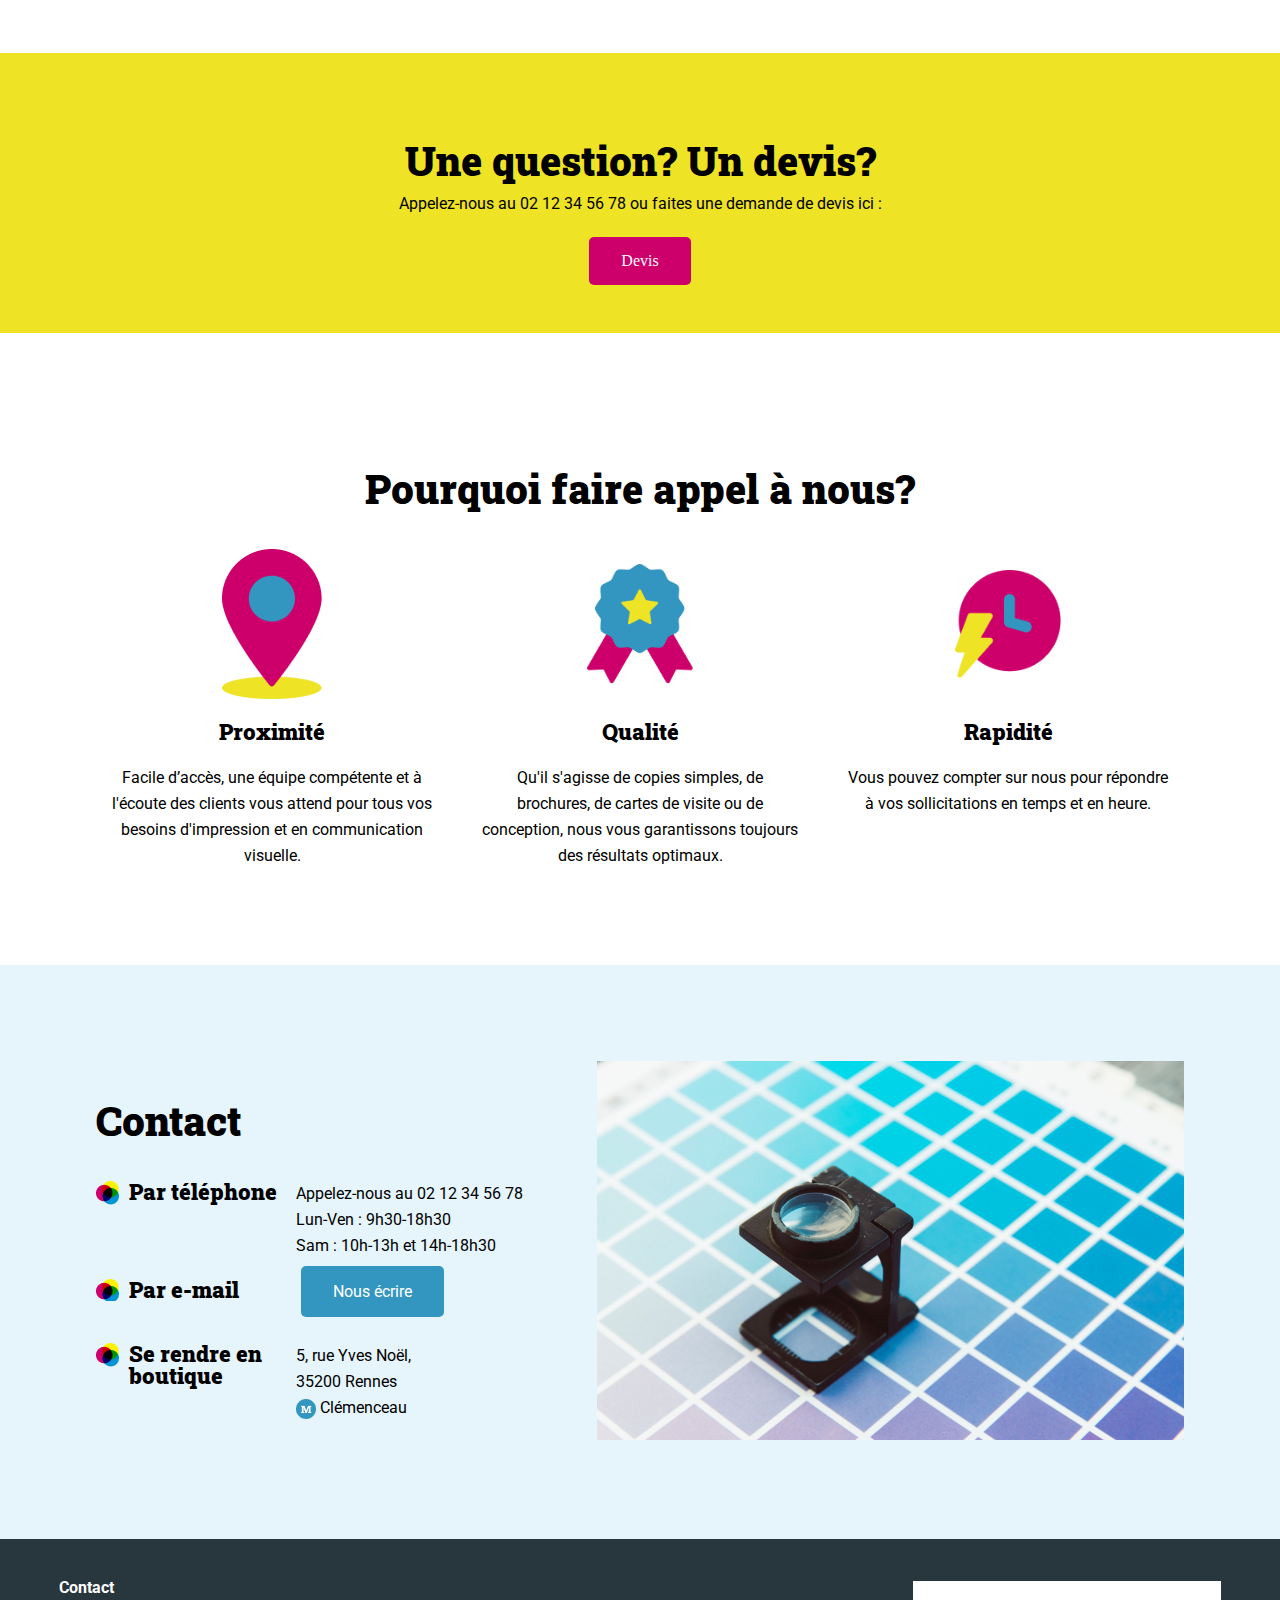
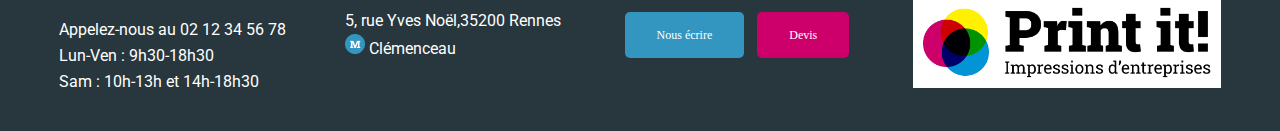
==== commit d86469d5: "added tagline change to changeImage function" ====
--- a/Print-it-JS-main/index.html
+++ b/Print-it-JS-main/index.html
@@ -41,10 +41,12 @@
           src="assets/images/arrow_right.png"
           alt=""
         />
-        <p>Impressions tous formats <span>en boutique et en ligne</span></p>
+        <p class="tagLine">
+          Impressions tous formats <span>en boutique et en ligne</span>
+        </p>
         <div class="dots">
           <!-- etape 3 ajouter les points -->
-          <div class="dot dot_selected"></div>
+          <div class="dot"></div>
           <div class="dot"></div>
           <div class="dot"></div>
           <div class="dot"></div>
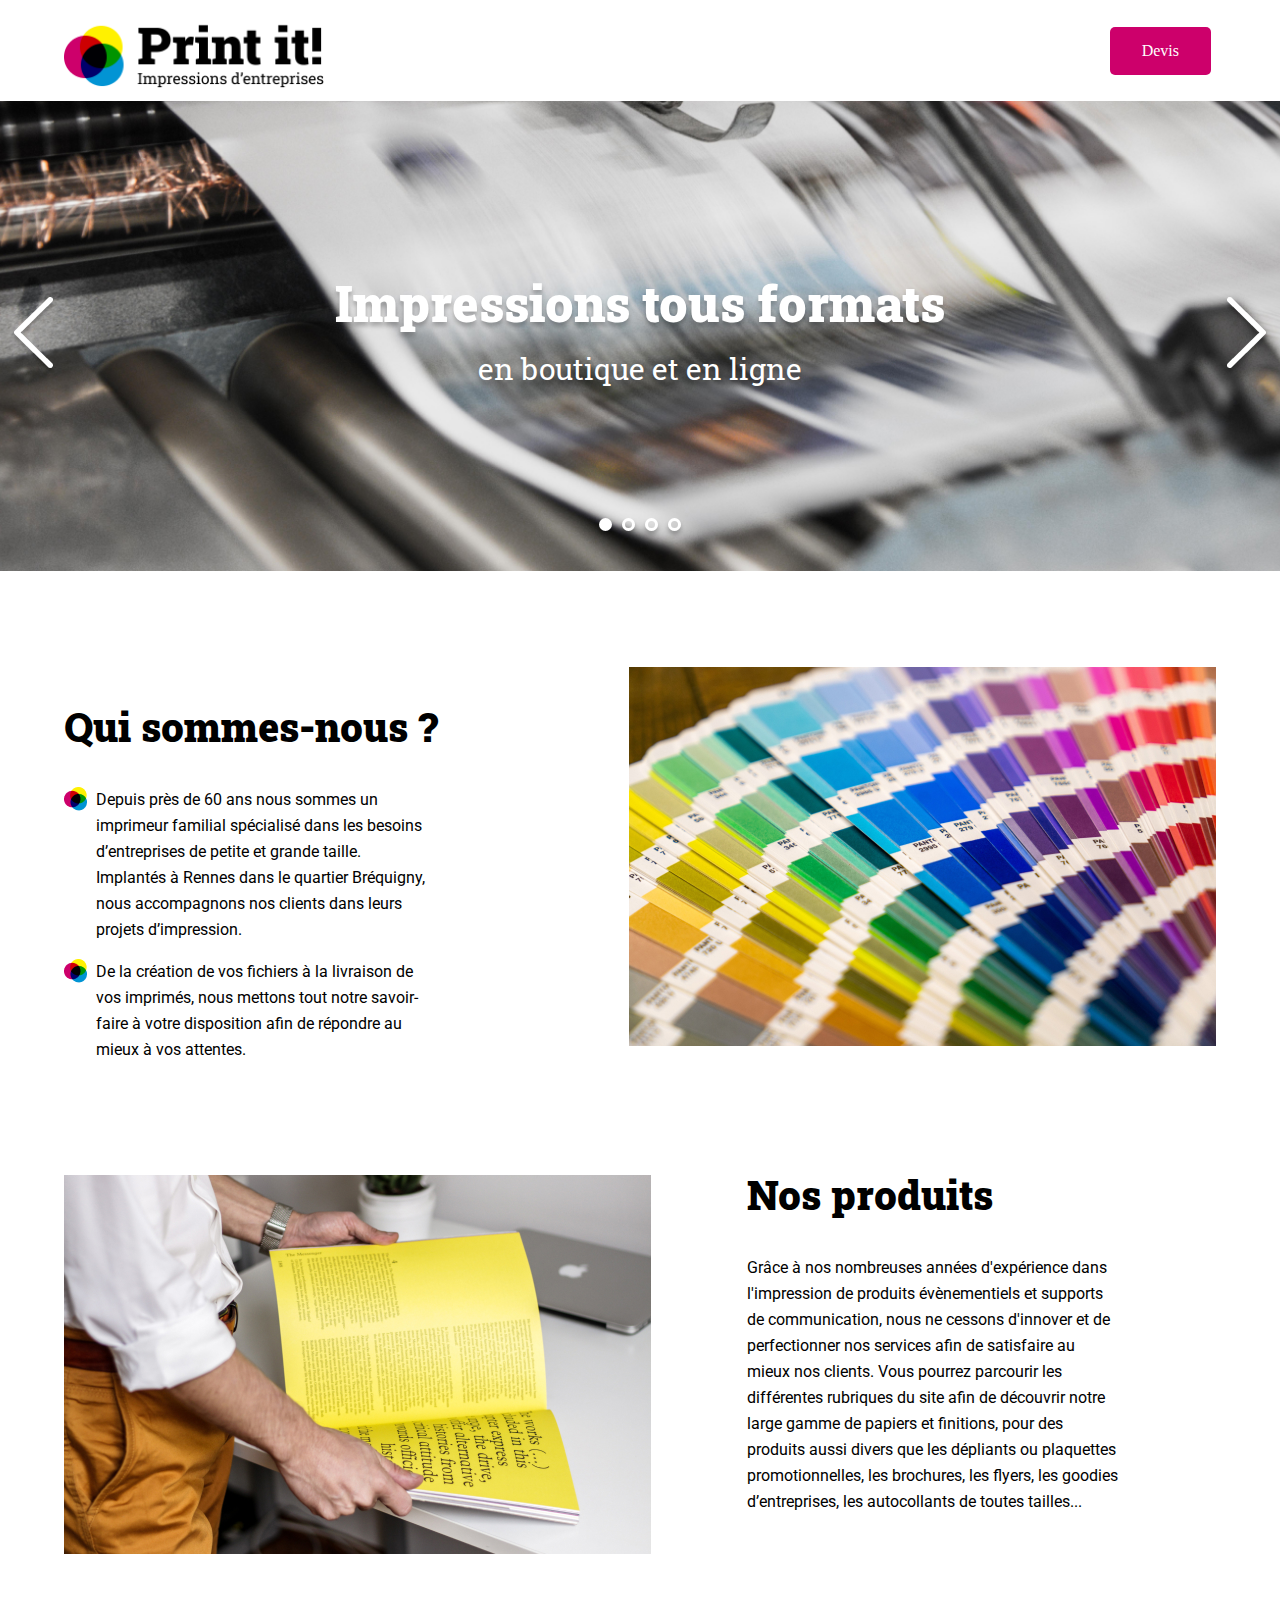
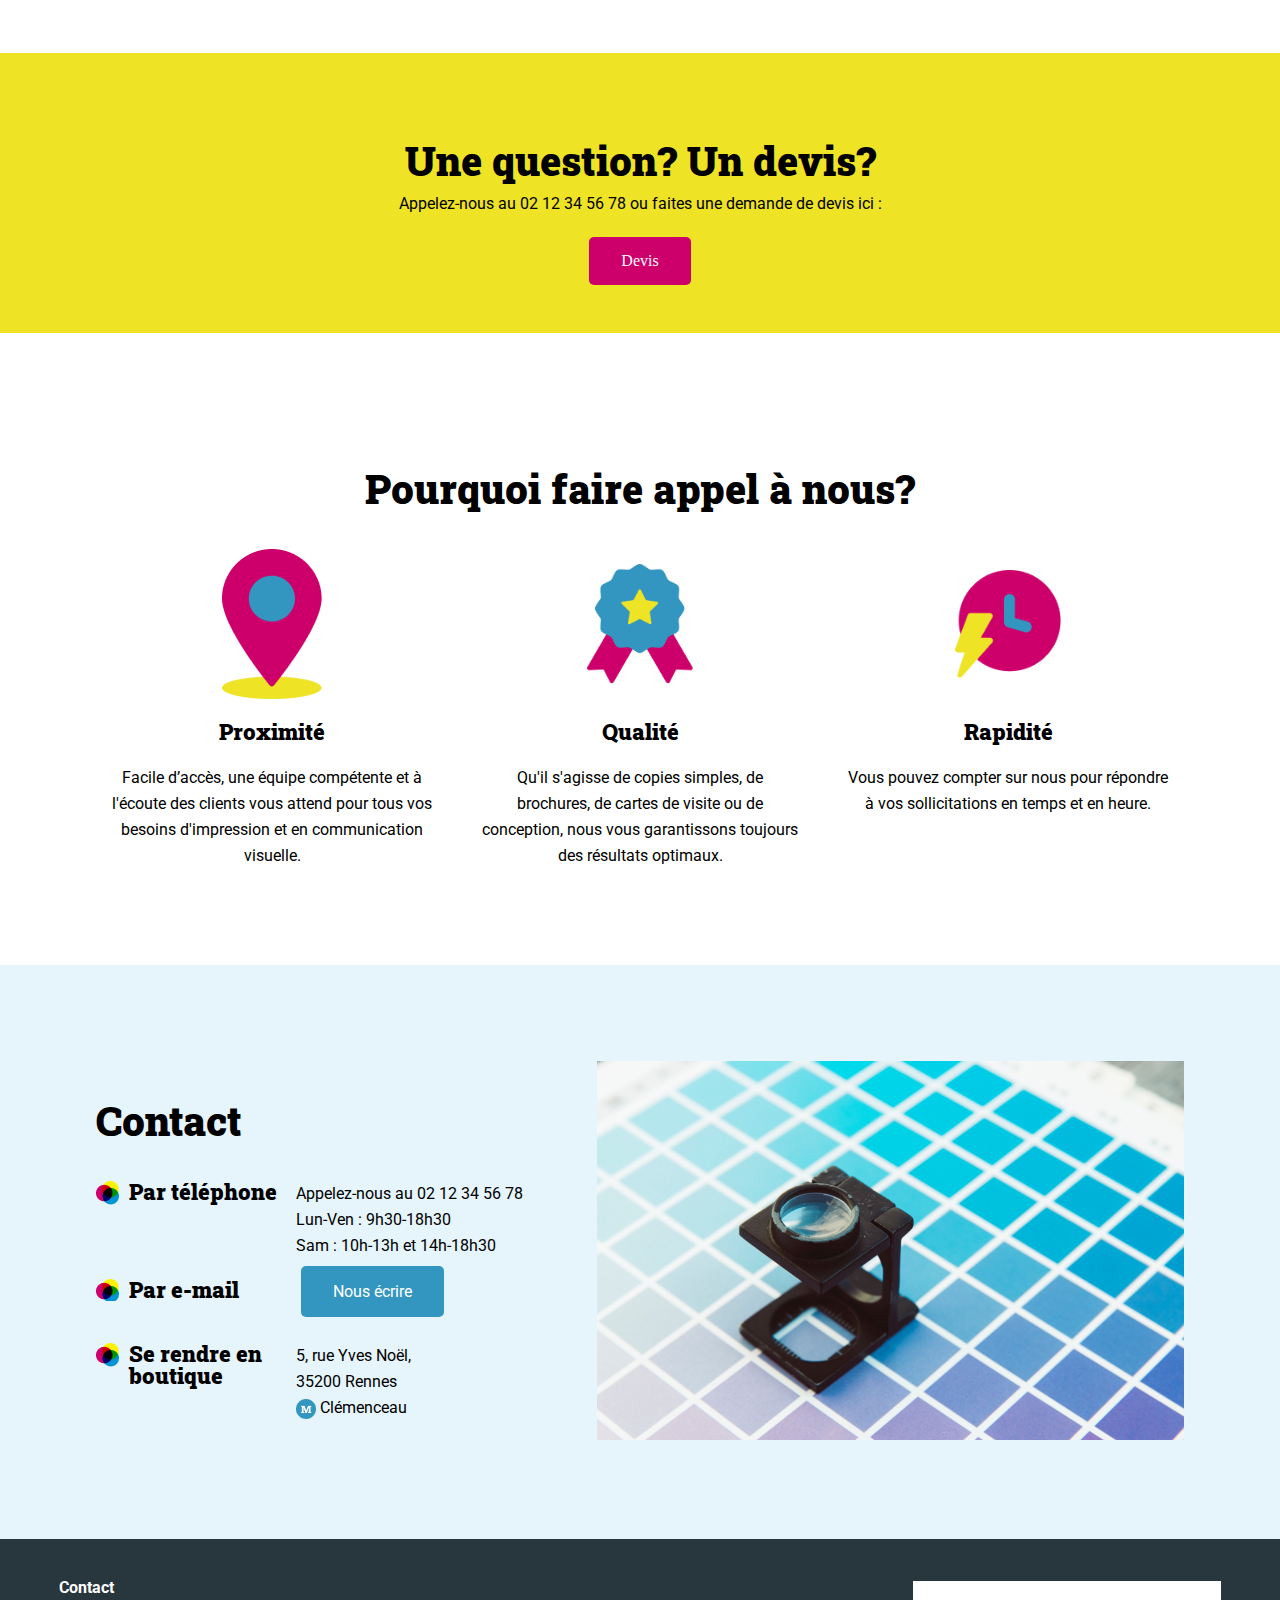
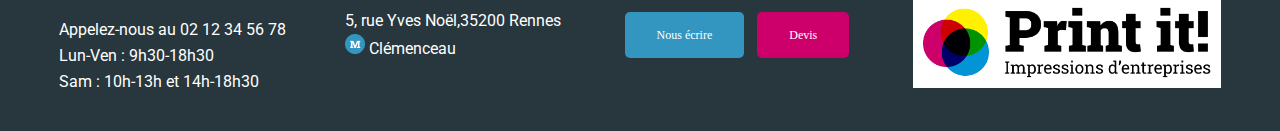
==== commit a0790807: "bullet point now follows the index of the current image selected, and bullet point color class remov" ====
--- a/Print-it-JS-main/index.html
+++ b/Print-it-JS-main/index.html
@@ -44,12 +44,12 @@
         <p class="tagLine">
           Impressions tous formats <span>en boutique et en ligne</span>
         </p>
+        <!-- etape 3 ajouter les points -->
         <div class="dots">
-          <!-- etape 3 ajouter les points -->
-          <div class="dot"></div>
-          <div class="dot"></div>
-          <div class="dot"></div>
-          <div class="dot"></div>
+          <span class="dot dot_selected"></span>
+          <span class="dot"></span>
+          <span class="dot"></span>
+          <span class="dot"></span>
         </div>
       </div>
       <section id="about-us" class="container">
--- a/Print-it-JS-main/assets/style.css
+++ b/Print-it-JS-main/assets/style.css
@@ -53,9 +53,7 @@
 	border-collapse: collapse;
 	border-spacing: 0;
 }
-body {
-
-}
+
 section {
 	margin-block: 6em;
 }
